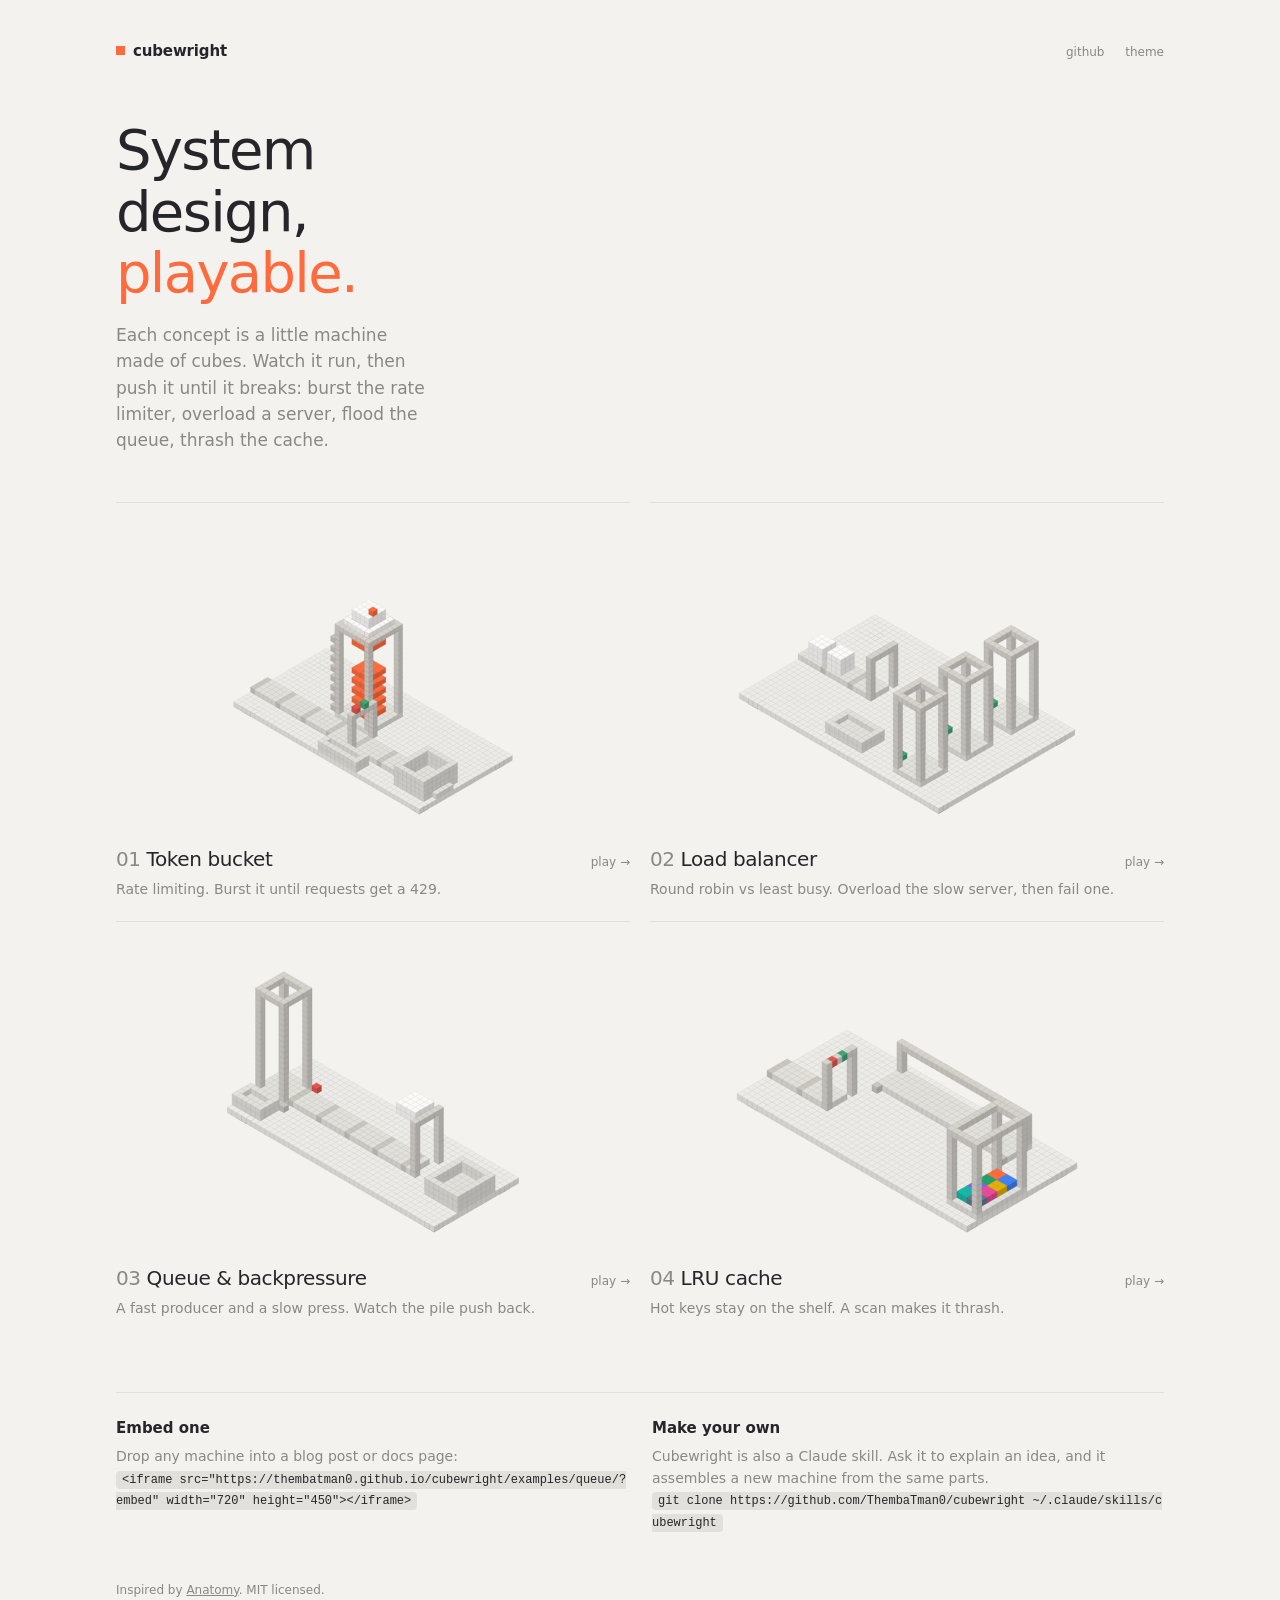
==== index.html @ 1a3b9976 "Add gallery homepage and embed mode The site root is now a gallery with live previews of all four ma" ====
<!doctype html>
<html lang="en">
<head>
<meta charset="utf-8">
<meta name="viewport" content="width=device-width, initial-scale=1">
<title>Cubewright · Playable system design</title>
<meta name="description" content="System design concepts, built as little cube machines you can play with and break.">
<link rel="icon" href="data:image/svg+xml,%3Csvg xmlns='http://www.w3.org/2000/svg' viewBox='0 0 10 10'%3E%3Crect width='10' height='10' fill='%23ff6b3d'/%3E%3C/svg%3E">
<link rel="stylesheet" href="kit/page.css">
<style>
  main { max-width: 1080px; }
  .hero { margin: 56px 0 8px; max-width: 34ch; }
  .hero h1 { font-size: clamp(32px, 6vw, 56px); margin: 0; }
  .hero h1 em { font-style: normal; color: var(--accent); }
  .hero p { color: var(--soft); font-size: 17px; margin: 18px 0 0; max-width: 52ch; }
  .grid { display: grid; grid-template-columns: repeat(2, 1fr); gap: 20px; margin-top: 48px; }
  .card { display: block; color: inherit; text-decoration: none; border-top: 1px solid var(--hair); padding-top: 14px; }
  .card .preview { position: relative; aspect-ratio: 16/10; }
  .card iframe { position: absolute; inset: 0; width: 100%; height: 100%; border: 0; pointer-events: none; background: transparent; }
  .card h2 { font-size: 20px; font-weight: 500; letter-spacing: -0.02em; margin: 6px 0 0; }
  .card p { color: var(--soft); margin: 4px 0 0; font-size: 14px; }
  .card .row { display: flex; justify-content: space-between; align-items: baseline; gap: 12px; }
  .card .go { color: var(--soft); font-size: 12px; transition: color .15s, transform .15s; }
  .card:hover .go, .card:focus-visible .go { color: var(--accent); transform: translateX(3px); }
  .card:focus-visible { outline: 1px solid var(--hair); outline-offset: 6px; border-radius: 4px; }
  .make { margin-top: 72px; padding-top: 24px; border-top: 1px solid var(--hair); display: grid; grid-template-columns: 1fr 1fr; gap: 24px; }
  .make h3 { font-size: 15px; font-weight: 600; margin: 0 0 6px; }
  .make p { color: var(--soft); margin: 0; font-size: 14px; }
  code { font: 12px/1.5 ui-monospace, SFMono-Regular, Menlo, monospace; background: var(--hair); padding: 2px 6px; border-radius: 4px; color: var(--ink); word-break: break-all; }
  .credit { color: var(--soft); font-size: 12px; margin-top: 48px; }
  .credit a { color: inherit; }
  @media (max-width: 720px) { .grid, .make { grid-template-columns: 1fr; } }
</style>
</head>
<body>
<main>
  <header>
    <a class="mark" href="./"><i></i>cubewright</a>
    <span>
      <a class="theme" href="https://github.com/ThembaTman0/cubewright" style="all:unset;cursor:pointer;color:var(--soft);font-size:12px;margin-right:16px">github</a>
      <button class="theme" id="theme" aria-label="Toggle theme">theme</button>
    </span>
  </header>

  <section class="hero">
    <h1>System design, <em>playable.</em></h1>
    <p>Each concept is a little machine made of cubes. Watch it run, then push it until it breaks: burst the rate limiter, overload a server, flood the queue, thrash the cache.</p>
  </section>

  <section class="grid" id="grid"></section>

  <section class="make">
    <div>
      <h3>Embed one</h3>
      <p>Drop any machine into a blog post or docs page:<br><code>&lt;iframe src="https://thembatman0.github.io/cubewright/examples/queue/?embed" width="720" height="450"&gt;&lt;/iframe&gt;</code></p>
    </div>
    <div>
      <h3>Make your own</h3>
      <p>Cubewright is also a Claude skill. Ask it to explain an idea, and it assembles a new machine from the same parts.<br><code>git clone https://github.com/ThembaTman0/cubewright ~/.claude/skills/cubewright</code></p>
    </div>
  </section>

  <p class="credit">Inspired by <a href="https://github.com/wheresryan22/anatomy">Anatomy</a>. MIT licensed.</p>
</main>
<script>
const MACHINES = [
  ["token-bucket", "01", "Token bucket", "Rate limiting. Burst it until requests get a 429."],
  ["load-balancer", "02", "Load balancer", "Round robin vs least busy. Overload the slow server, then fail one."],
  ["queue", "03", "Queue & backpressure", "A fast producer and a slow press. Watch the pile push back."],
  ["lru-cache", "04", "LRU cache", "Hot keys stay on the shelf. A scan makes it thrash."],
];
const grid = document.getElementById("grid");
const isDark = () => {
  const t = document.documentElement.dataset.theme;
  return t ? t === "dark" : matchMedia("(prefers-color-scheme: dark)").matches;
};
function render() {
  const theme = isDark() ? "dark" : "light";
  grid.innerHTML = MACHINES.map(([slug, no, title, blurb]) => `
    <a class="card" href="examples/${slug}/">
      <div class="preview"><iframe src="examples/${slug}/?embed&theme=${theme}" title="${title} preview" loading="lazy" tabindex="-1" aria-hidden="true"></iframe></div>
      <div class="row"><h2><span class="no">${no} </span>${title}</h2><span class="go">play →</span></div>
      <p>${blurb}</p>
    </a>`).join("");
}
render();
document.getElementById("theme").addEventListener("click", () => {
  document.documentElement.dataset.theme = isDark() ? "light" : "dark";
  render();
});
</script>
</body>
</html>
---- kit/page.css ----
:root { --bg:#f3f2ef; --ink:#26262a; --soft:#8a8882; --hair:#e2e0db; --accent:#ff6b3d; --tip:#26262a; --tipink:#f6f5f2; }
:root[data-theme="dark"] { --bg:#141416; --ink:#ecebe7; --soft:#7d7c78; --hair:#262629; --accent:#ff7a4d; --tip:#ecebe7; --tipink:#141416; }
@media (prefers-color-scheme: dark) { :root:not([data-theme="light"]) { --bg:#141416; --ink:#ecebe7; --soft:#7d7c78; --hair:#262629; --accent:#ff7a4d; --tip:#ecebe7; --tipink:#141416; } }
* { box-sizing: border-box; }
body { margin:0; background:var(--bg); color:var(--ink); font:15px/1.55 "Inter", ui-sans-serif, system-ui, -apple-system, sans-serif; -webkit-font-smoothing:antialiased; }
main { max-width: 880px; margin: 0 auto; padding: 40px 16px 56px; }
header { display:flex; align-items:baseline; justify-content:space-between; gap:16px; }
.mark { font-weight:600; letter-spacing:-0.01em; color:inherit; text-decoration:none; }
.mark i { display:inline-block; width:9px; height:9px; background:var(--accent); margin-right:8px; transform: translateY(-1px); }
.no { color:var(--soft); font-variant-numeric: tabular-nums; }
h1 { font-size: clamp(28px, 5vw, 40px); font-weight:500; letter-spacing:-0.03em; line-height:1.1; margin: 28px 0 0; }
.stage { position:relative; aspect-ratio: 16/10; margin-top: 8px; }
.stage canvas { position:absolute; inset:0; width:100%; height:100%; display:block; outline:none; cursor:pointer; touch-action: manipulation; }
.stage canvas:focus-visible { box-shadow: 0 0 0 1px var(--hair); border-radius: 12px; }
.tip { position:absolute; pointer-events:none; background:var(--tip); color:var(--tipink); font-size:12px; padding:5px 9px; border-radius:999px; white-space:nowrap; opacity:0; transform: translate(-50%, calc(-100% - 12px)); transition: opacity .15s; }
.tip.on { opacity:1; }
.stats { display:grid; grid-template-columns: repeat(4, 1fr); border-top:1px solid var(--hair); }
.stat { padding: 14px 0 0; }
.stat b { display:block; font-size: 24px; font-weight:500; letter-spacing:-0.02em; font-variant-numeric: tabular-nums; }
.stat span { color:var(--soft); font-size:12px; }
.stat.key b { color:var(--accent); }
p.lede { color:var(--soft); max-width: 60ch; margin: 28px 0 0; }
footer { display:flex; flex-wrap:wrap; gap: 6px 18px; color:var(--soft); font-size:12px; margin-top: 18px; }
footer em { font-style:normal; color:var(--ink); }
button.theme { all:unset; cursor:pointer; color:var(--soft); font-size:12px; }
button.theme:hover, button.theme:focus-visible { color:var(--ink); }
@media (max-width: 560px) { .stage { aspect-ratio: 1/1; } .stats { grid-template-columns: repeat(2, 1fr); } }
.embed body { background: transparent; }
.embed main { max-width: none; padding: 0; }
.embed header, .embed h1, .embed .stats, .embed .lede, .embed footer { display: none; }
.embed .stage { aspect-ratio: auto; height: 100vh; margin: 0; }
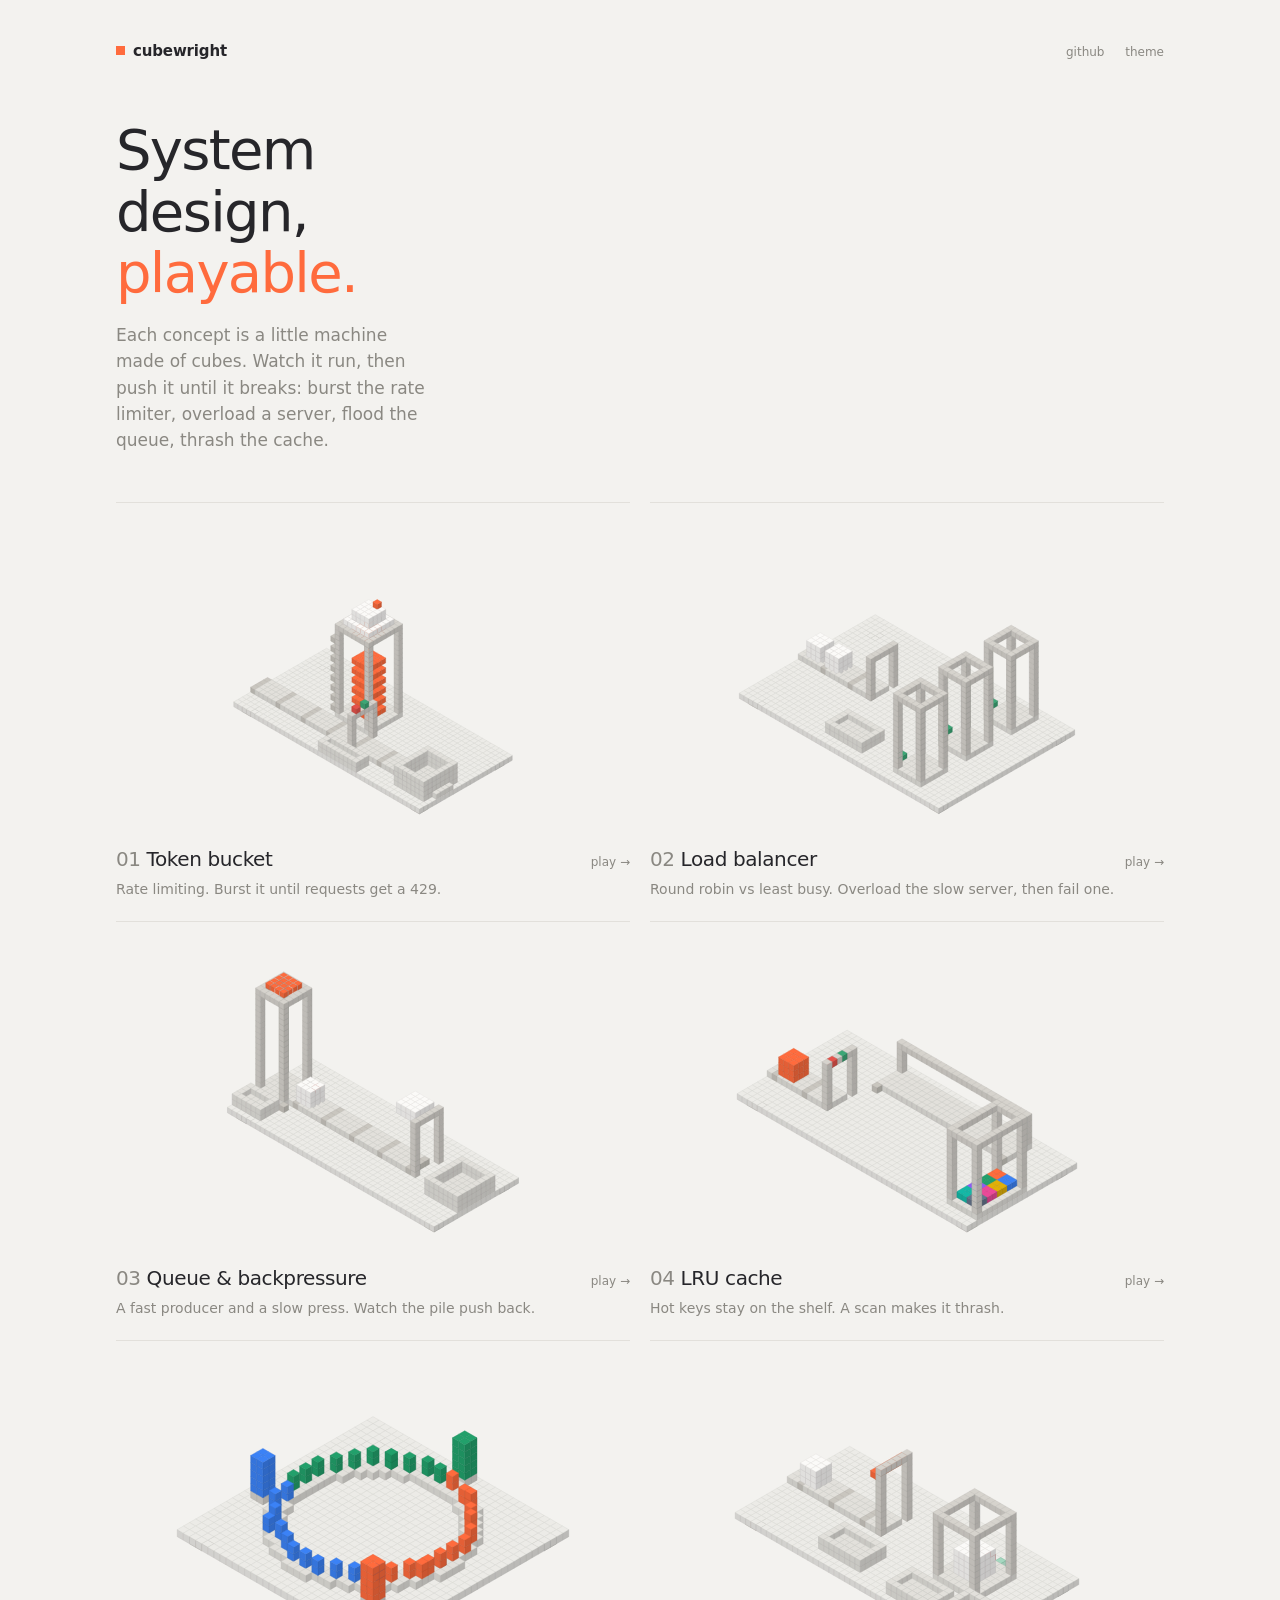
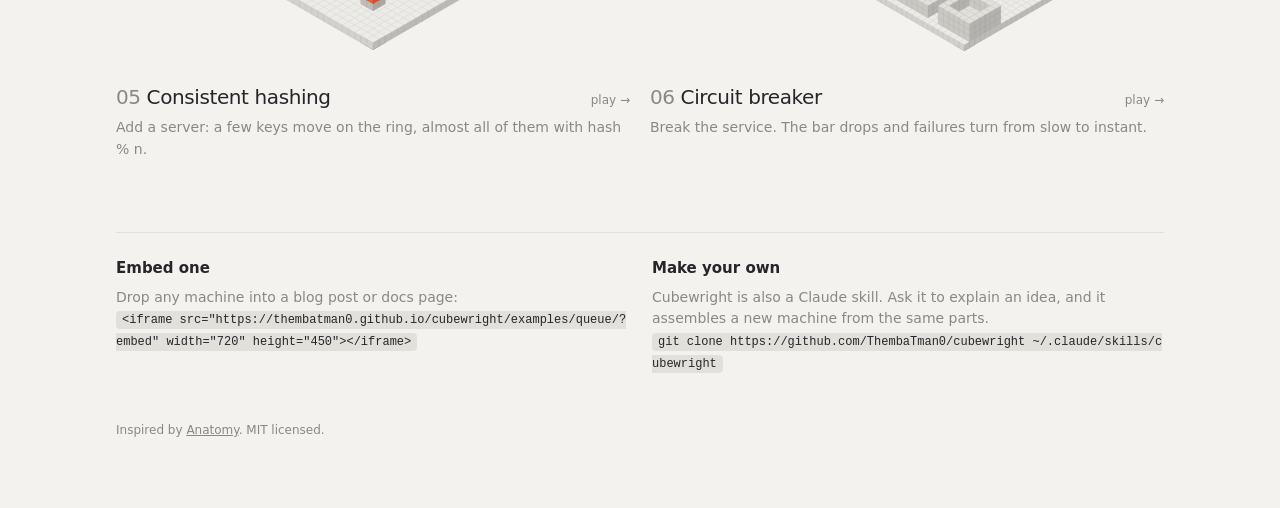
==== commit 08d169d8: "Add consistent hashing and circuit breaker, README GIFs Two new machines: a hash ring where adding a" ====
--- a/index.html
+++ b/index.html
@@ -68,6 +68,8 @@
   ["load-balancer", "02", "Load balancer", "Round robin vs least busy. Overload the slow server, then fail one."],
   ["queue", "03", "Queue & backpressure", "A fast producer and a slow press. Watch the pile push back."],
   ["lru-cache", "04", "LRU cache", "Hot keys stay on the shelf. A scan makes it thrash."],
+  ["consistent-hashing", "05", "Consistent hashing", "Add a server: a few keys move on the ring, almost all of them with hash % n."],
+  ["circuit-breaker", "06", "Circuit breaker", "Break the service. The bar drops and failures turn from slow to instant."],
 ];
 const grid = document.getElementById("grid");
 const isDark = () => {
